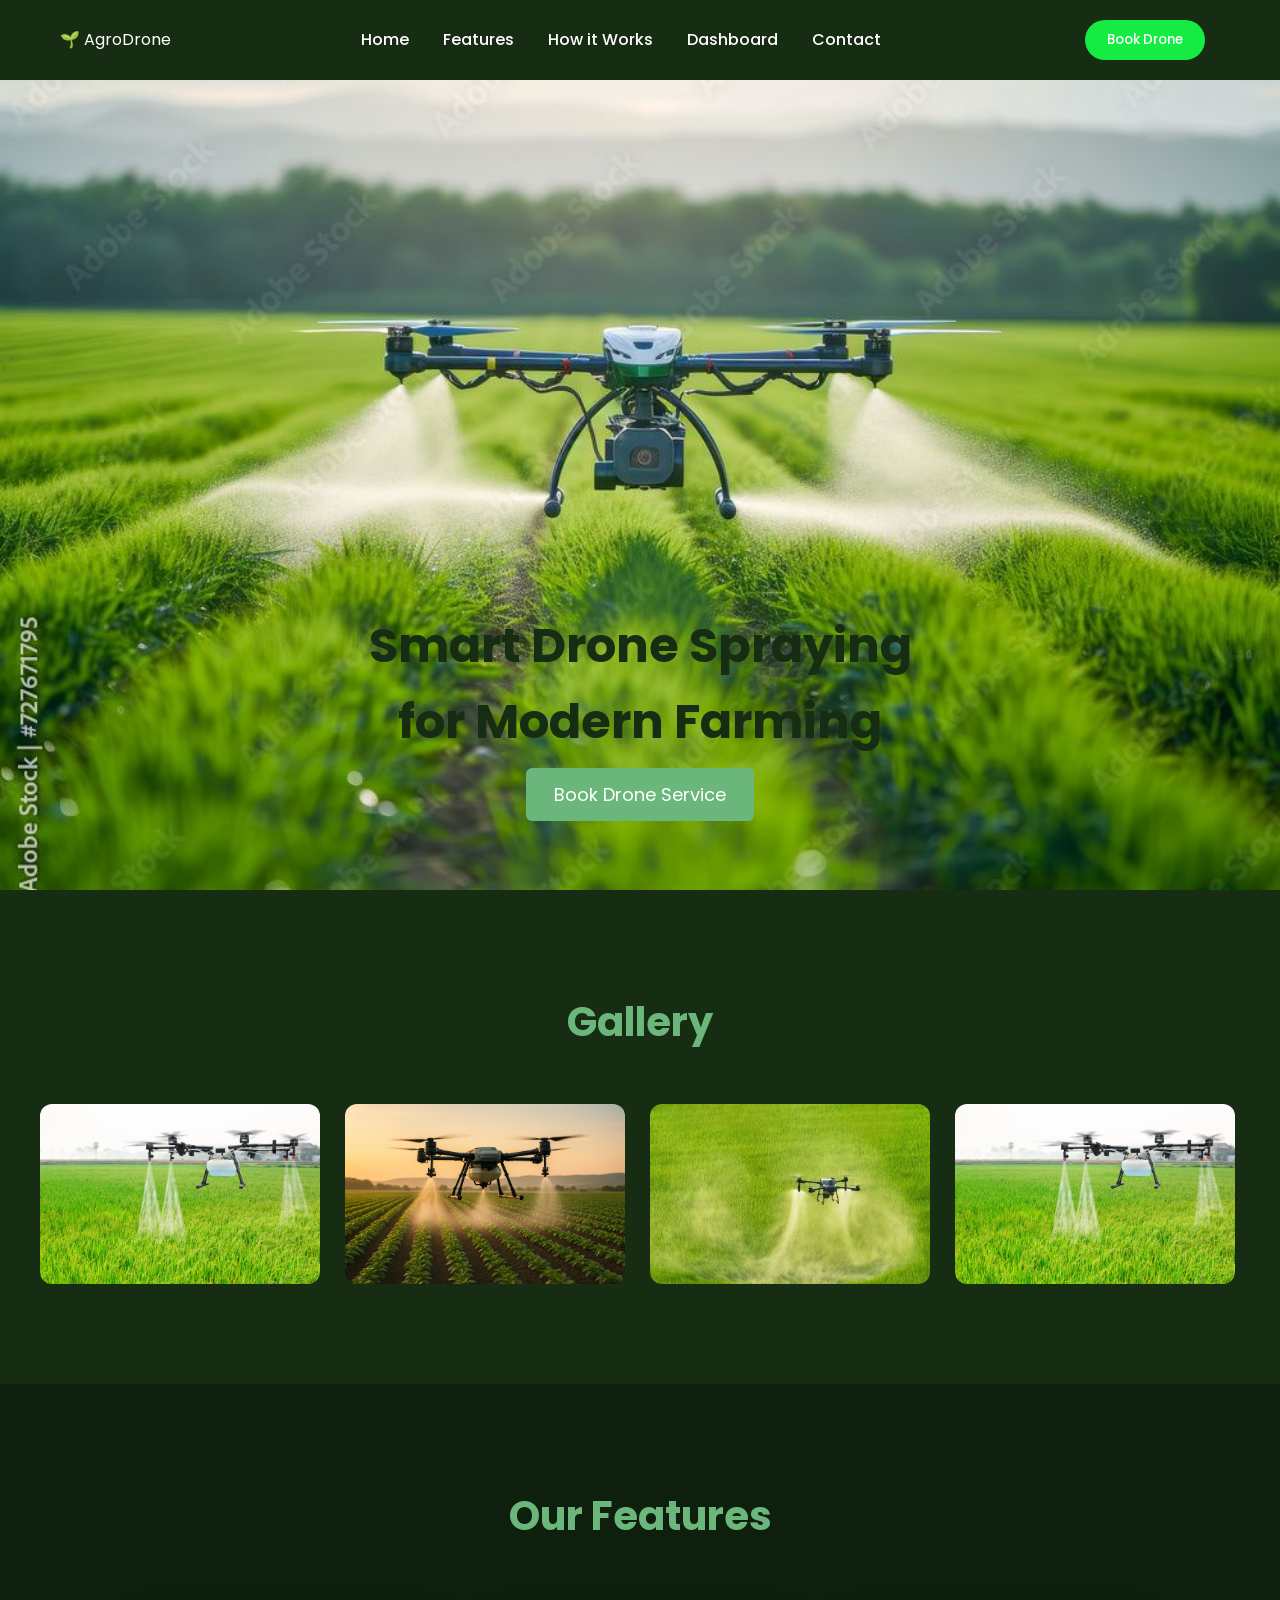
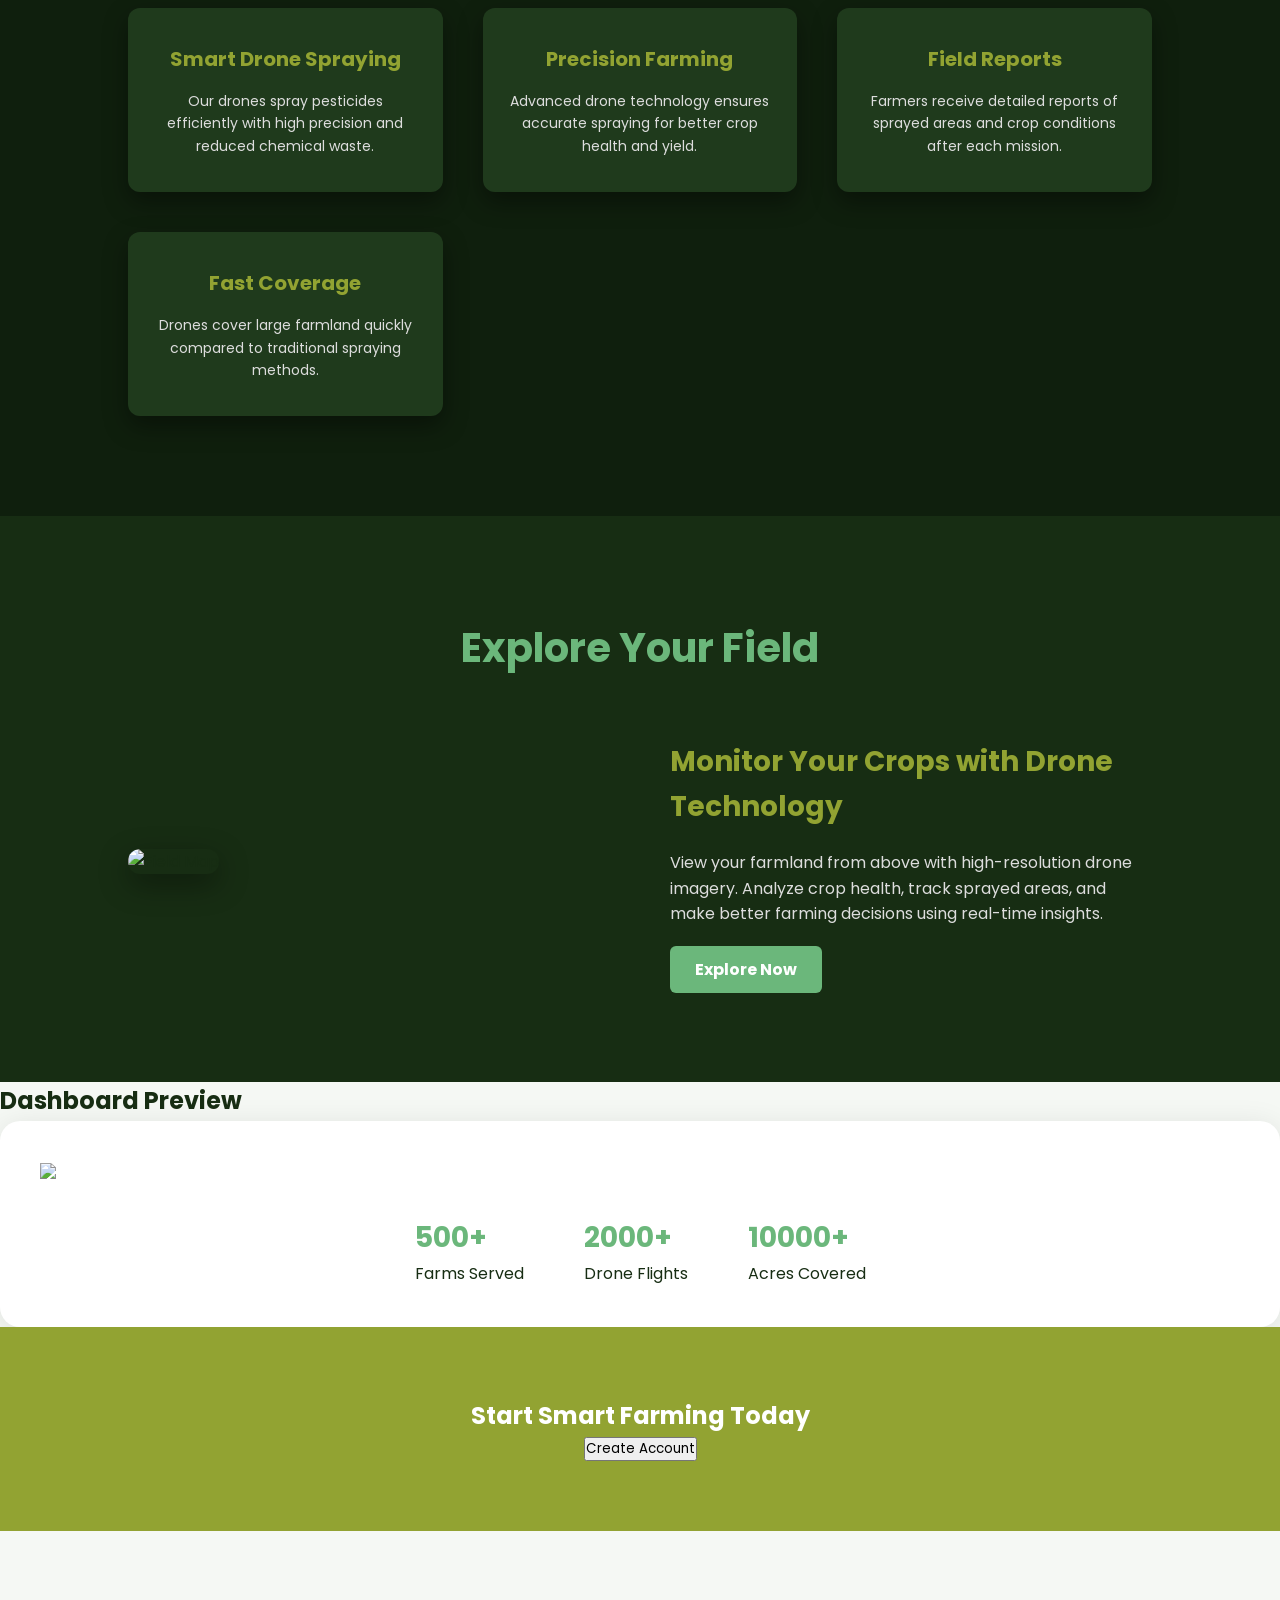
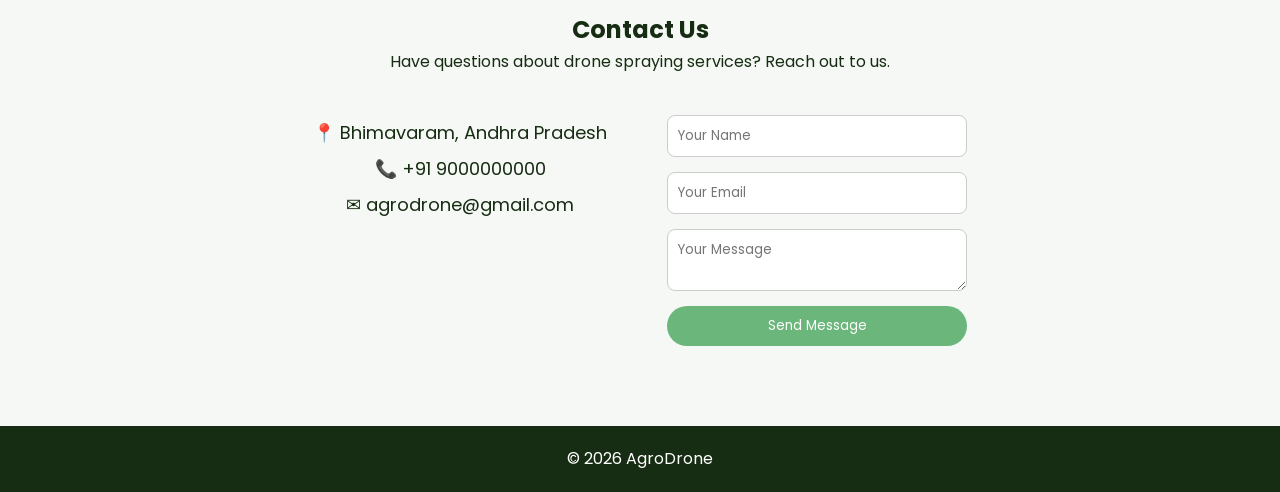
==== drone landing page/index.html @ 161e2c65 "landing page day1" ====
<!DOCTYPE html>
<html lang="en">
<head>
<meta charset="UTF-8">
<meta name="viewport" content="width=device-width, initial-scale=1.0">

<title>Smart Drone Farming</title>
<link href="https://fonts.googleapis.com/css2?family=Orbitron:wght@500;700&family=Poppins:wght@300;400;500;600&display=swap" rel="stylesheet">
<link rel="stylesheet" href="css/style.css">
<link rel="stylesheet" href="css/animations.css">

<link href="https://fonts.googleapis.com/css2?family=Poppins:wght@300;400;600&display=swap" rel="stylesheet">

<script src="https://unpkg.com/scrollreveal"></script>

</head>

<body>

<!-- NAVBAR -->

<header class="navbar">

<div class="logo">🌱 AgroDrone</div>

<nav>
<a href="#home">Home</a>
<a href="#features">Features</a>
<a href="#how">How it Works</a>
<a href="#dashboard">Dashboard</a>
<a href="#contact">Contact</a>
</nav>

<a href="signup.html">
<button class="nav-btn">Book Drone</button>
</a>

</header>

<!-- HERO SECTION -->

<section  id ="home" class="hero">

<div class="hero-content">

<h1>Smart Drone Spraying<br>for Modern Farming</h1>


<a href="signup.html" class="hero-btn">Book Drone Service</a>

</div>

</section>


<!-- HOW IT WORKS -->

<section class="how-it-works" id="how">

<h2 class="section-title">Gallery</h2>

<div class="image-slider">

<div class="image-track">

<img src="images/drone1.jpg">
<img src="images/drone3.jpg">
<img src="images/drone4.jpg">

<img src="images/drone1.jpg">
<img src="images/drone3.jpg">
<img src="images/drone4.jpg">

</div>

</div>

</section>

<!-- FEATURES -->
<section class="features" id="features">

<h2 class="features-title">Our Features</h2>

<div class="features-container">

<div class="feature-card">
<h3> Smart Drone Spraying</h3>
<p>Our drones spray pesticides efficiently with high precision and reduced chemical waste.</p>
</div>

<div class="feature-card">
<h3> Precision Farming</h3>
<p>Advanced drone technology ensures accurate spraying for better crop health and yield.</p>
</div>

<div class="feature-card">
<h3>Field Reports</h3>
<p>Farmers receive detailed reports of sprayed areas and crop conditions after each mission.</p>
</div>

<div class="feature-card">
<h3> Fast Coverage</h3>
<p>Drones cover large farmland quickly compared to traditional spraying methods.</p>
</div>

</div>

</section>



<!-- EXPLORE FIELD -->

<section class="explore-field" id="explore">

<h2 class="explore-title">Explore Your Field</h2>

<div class="explore-container">

<div class="explore-image">
<img src="images/field-map.jpg" alt="Field Map">
</div>

<div class="explore-content">

<h3>Monitor Your Crops with Drone Technology</h3>

<p>
View your farmland from above with high-resolution drone imagery.
Analyze crop health, track sprayed areas, and make better farming
decisions using real-time insights.
</p>

<a href="#" class="explore-btn">Explore Now</a>

</div>

</div>

</section>


<!-- DASHBOARD -->

<section id="dashboard">

<h2>Dashboard Preview</h2>

<div class="dashboard-box">

<img src="images/farm-field.jpg">

<div class="stats">

<div class="stat">
<h3>500+</h3>
<p>Farms Served</p>
</div>

<div class="stat">
<h3>2000+</h3>
<p>Drone Flights</p>
</div>

<div class="stat">
<h3>10000+</h3>
<p>Acres Covered</p>
</div>

</div>

</div>

</section>


<!-- CTA -->

<section class="cta">

<h2>Start Smart Farming Today</h2>

<button class="btn-primary">Create Account</button>

</section>
<section id="contact" class="contact">

<h2>Contact Us</h2>

<p>Have questions about drone spraying services? Reach out to us.</p>

<div class="contact-container">

<div class="contact-info">
<p>📍 Bhimavaram, Andhra Pradesh</p>
<p>📞 +91 9000000000</p>
<p>✉ agrodrone@gmail.com</p>
</div>

<form class="contact-form">

<input type="text" placeholder="Your Name" required>

<input type="email" placeholder="Your Email" required>

<textarea placeholder="Your Message"></textarea>

<button type="submit">Send Message</button>

</form>

</div>

</section>

<!-- FOOTER -->

<footer>

<p>© 2026 AgroDrone</p>

</footer>

<script src="js/script.js"></script>

</body>
</html>
---- drone landing page/css/style.css ----
*{
margin:0;
padding:0;
box-sizing:border-box;
font-family:Poppins, sans-serif;
}

body{
background:#f5f8f4;
color:#172d13;
line-height:1.6;
}

/* NAVBAR */

.navbar{
display:flex;
justify-content:space-between;
align-items:center;
padding:20px 60px;
background:#172d13;
color:white;
}

.navbar a{
color:white;
text-decoration:none;
margin:0 15px;
font-weight:500;
}

.navbar a:hover{
color:#6bb77b;
}

.nav-btn{
background-color:hsl(133, 84%, 50%);
color:white;
border:none;
padding:10px 22px;
border-radius:25px;
cursor:pointer;
font-weight:500;
transition:0.3s;
}

/* hover effect */

.nav-btn:hover{
background-color:#92a332;
transform:scale(1.05);
}

/* HERO SECTION */

.hero{
height:90vh;

background:

url("../images/hero.jpg");

background-size:cover;
background-position:center;
background-repeat:no-repeat;

display:flex;
align-items:flex-end;
justify-content:center;
padding-bottom:80px; 
text-align:center;
animation: heroZoom 20s ease-in-out infinite alternate;
}
.hero-content{
max-width:700px;
animation:fadeUp 1.5s ease;
}

.hero h1{
font-size:48px;
margin-bottom:20px;
}



.hero-btn{
background:#6bb77b;
color:white;
padding:14px 28px;
text-decoration:none;
border-radius:6px;
font-size:18px;
transition:0.3s;
}

.hero-btn:hover{
background:#92a332;
transform:scale(1.05);
}



/* HOW IT WORKS */


.how-it-works{
background:#172d13;
padding:100px 0;
text-align:center;
}

.section-title{
font-size:40px;
color:#6bb77b;
margin-bottom:50px;
}

.image-slider{
max-width:1200px;
margin:0 auto;
overflow:hidden;
position:relative;
}

.image-track{
display:flex;
gap:25px;
width:max-content;
animation:scrollImages 60s linear infinite;
}

.image-track img{
width:280px;
height:180px;
object-fit:cover;
border-radius:12px;
transition:0.4s;
}



.image-track img:hover{
transform:scale(1.05);
}

/* FEATURES */
.features{
background:#0f1f0d;
padding:100px 10%;
text-align:center;
}

.features-title{
font-size:40px;
color:#6bb77b;
margin-bottom:60px;
}

/* Cards Container */

.features-container{
display:grid;
grid-template-columns:repeat(auto-fit,minmax(250px,1fr));
gap:40px;
}

/* Feature Card */

.feature-card{
background:#1f3a1c;
padding:35px 25px;
border-radius:12px;
transition:0.4s;
box-shadow:0 10px 25px rgba(0,0,0,0.4);
}

/* Hover Animation */

.feature-card:hover{
transform:translateY(-10px);
background:#244a22;
}

/* Text */

.feature-card h3{
color:#92a332;
margin-bottom:15px;
font-size:20px;
}

.feature-card p{
color:#ddd;
line-height:1.6;
font-size:14px;
}



/* EXPLORE */

/* ============================= */
/* EXPLORE FIELD SECTION */
/* ============================= */

.explore-field{
background:#172d13;
padding:100px 10%;
}

.explore-title{
text-align:center;
font-size:40px;
color:#6bb77b;
margin-bottom:60px;
}

/* Layout */

.explore-container{
display:flex;
align-items:center;
gap:60px;
flex-wrap:wrap;
}

/* Image */

.explore-image{
flex:1;
}

.explore-image img{
width:100%;
border-radius:12px;
box-shadow:0 10px 30px rgba(0,0,0,0.4);
}

/* Content */

.explore-content{
flex:1;
color:white;
}

.explore-content h3{
font-size:28px;
margin-bottom:20px;
color:#92a332;
}

.explore-content p{
line-height:1.6;
margin-bottom:30px;
color:#ddd;
}

/* Button */

.explore-btn{
background:#6bb77b;
padding:12px 25px;
border-radius:6px;
text-decoration:none;
color:white;
font-weight:bold;
transition:0.3s;
}

.explore-btn:hover{
background:#92a332;
}


/* DASHBOARD */

.dashboard{
padding:80px 10%;
background:#f0f6ed;
text-align:center;
}

.dashboard-box{
background:white;
padding:40px;
border-radius:20px;
box-shadow:0 5px 30px rgba(0,0,0,0.1);
}

.stats{
display:flex;
justify-content:center;
gap:60px;
margin-top:30px;
}

.stat h3{
color:#6bb77b;
font-size:28px;
}
/* contact  */
.contact{

padding:80px 10%;
text-align:center;
background:#f5f8f4;

}

.contact-container{

display:flex;
justify-content:center;
gap:60px;
margin-top:40px;
flex-wrap:wrap;

}

.contact-info{

font-size:18px;
line-height:2;

}

.contact-form{

display:flex;
flex-direction:column;
width:300px;

}

.contact-form input,
.contact-form textarea{

margin-bottom:15px;
padding:10px;
border-radius:8px;
border:1px solid #ccc;

}

.contact-form button{

background:#6bb77b;
color:white;
border:none;
padding:10px;
border-radius:20px;
cursor:pointer;

}

/* CTA */

.cta{
padding:70px;
text-align:center;
background:#92a332;
color:white;
}


/* FOOTER */

footer{
background:#172d13;
color:white;
text-align:center;
padding:20px;
}
---- drone landing page/css/animations.css ----
.card,
.feature,
.dashboard-box{
animation:fadeUp 1s ease;
}
@keyframes heroZoom{

0%{
background-size:110%;
}

100%{
background-size:125%;
}

}

@keyframes scrollImages{

0%{
transform:translateX(0);
}

100%{
transform:translateX(-50%);
}

}

@keyframes fadeUp{

0%{
opacity:0;
transform:translateY(40px);
}

100%{
opacity:1;
transform:translateY(0);
}

}
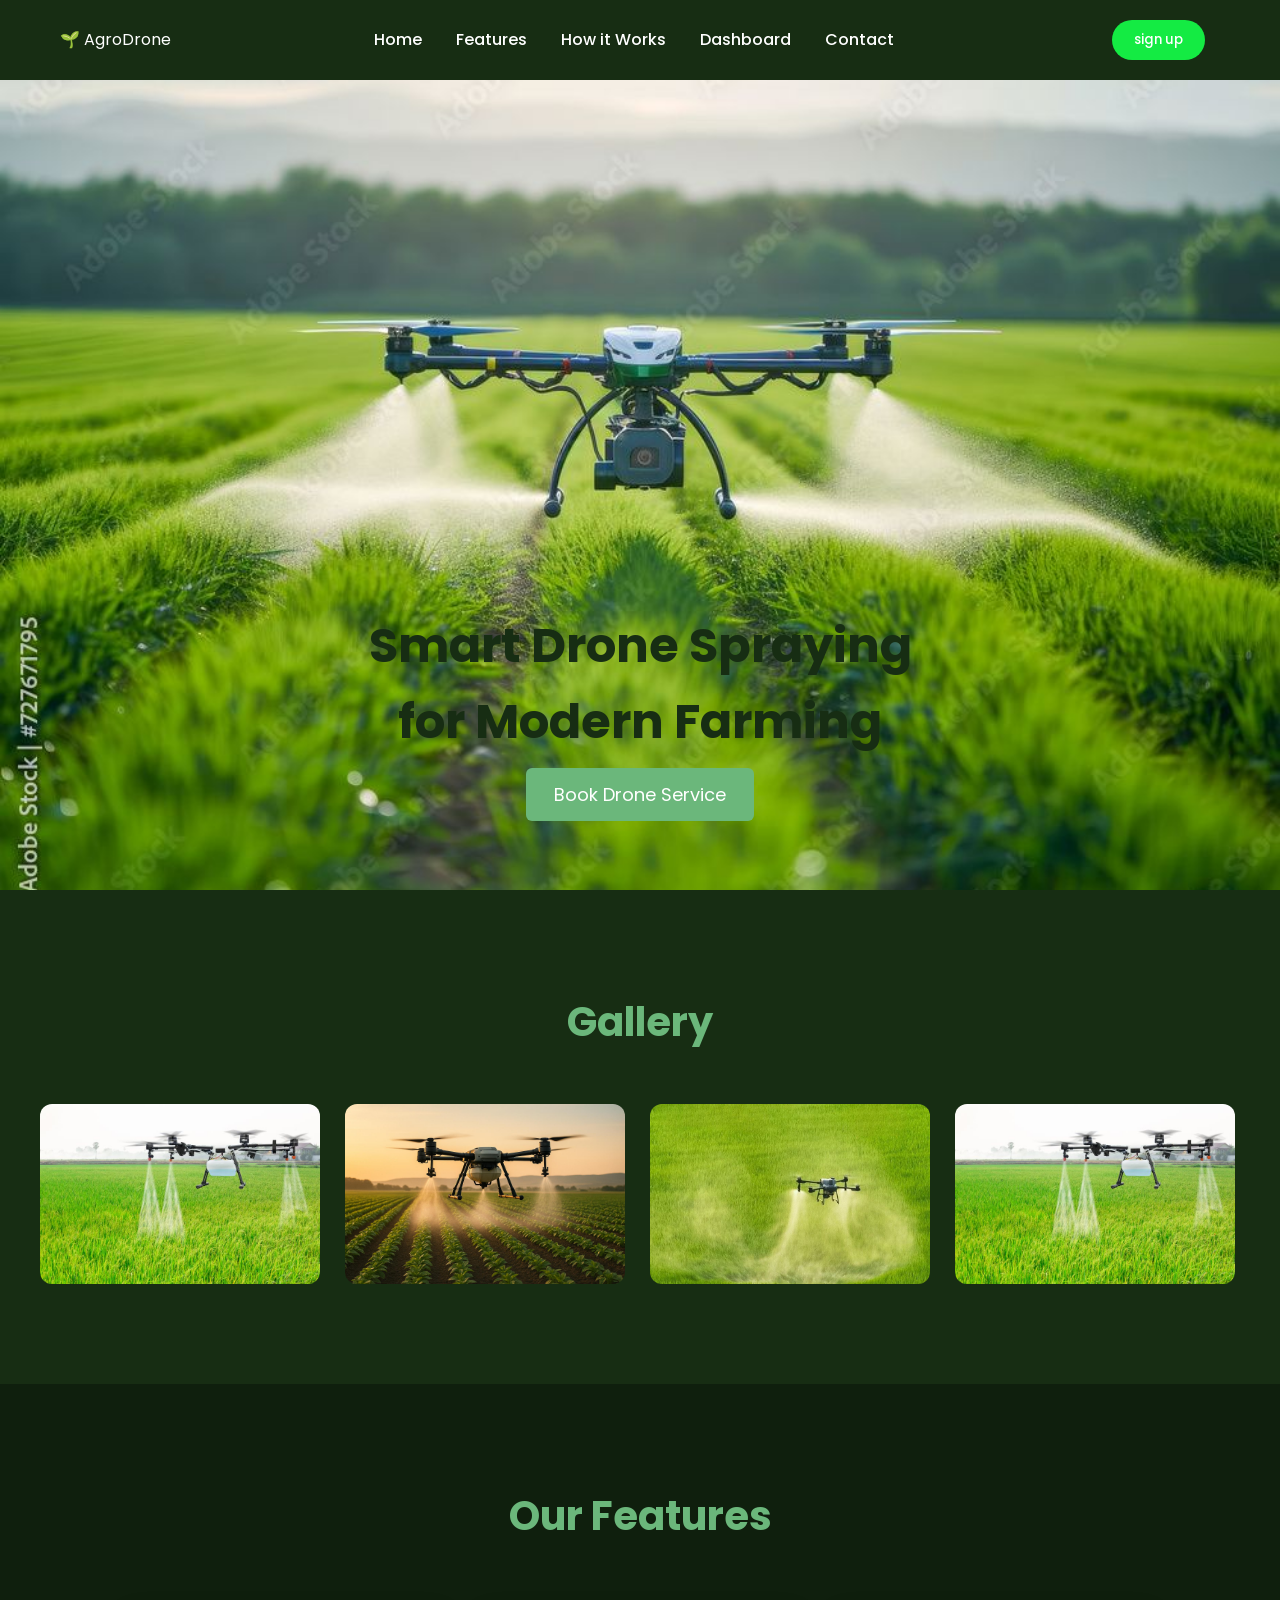
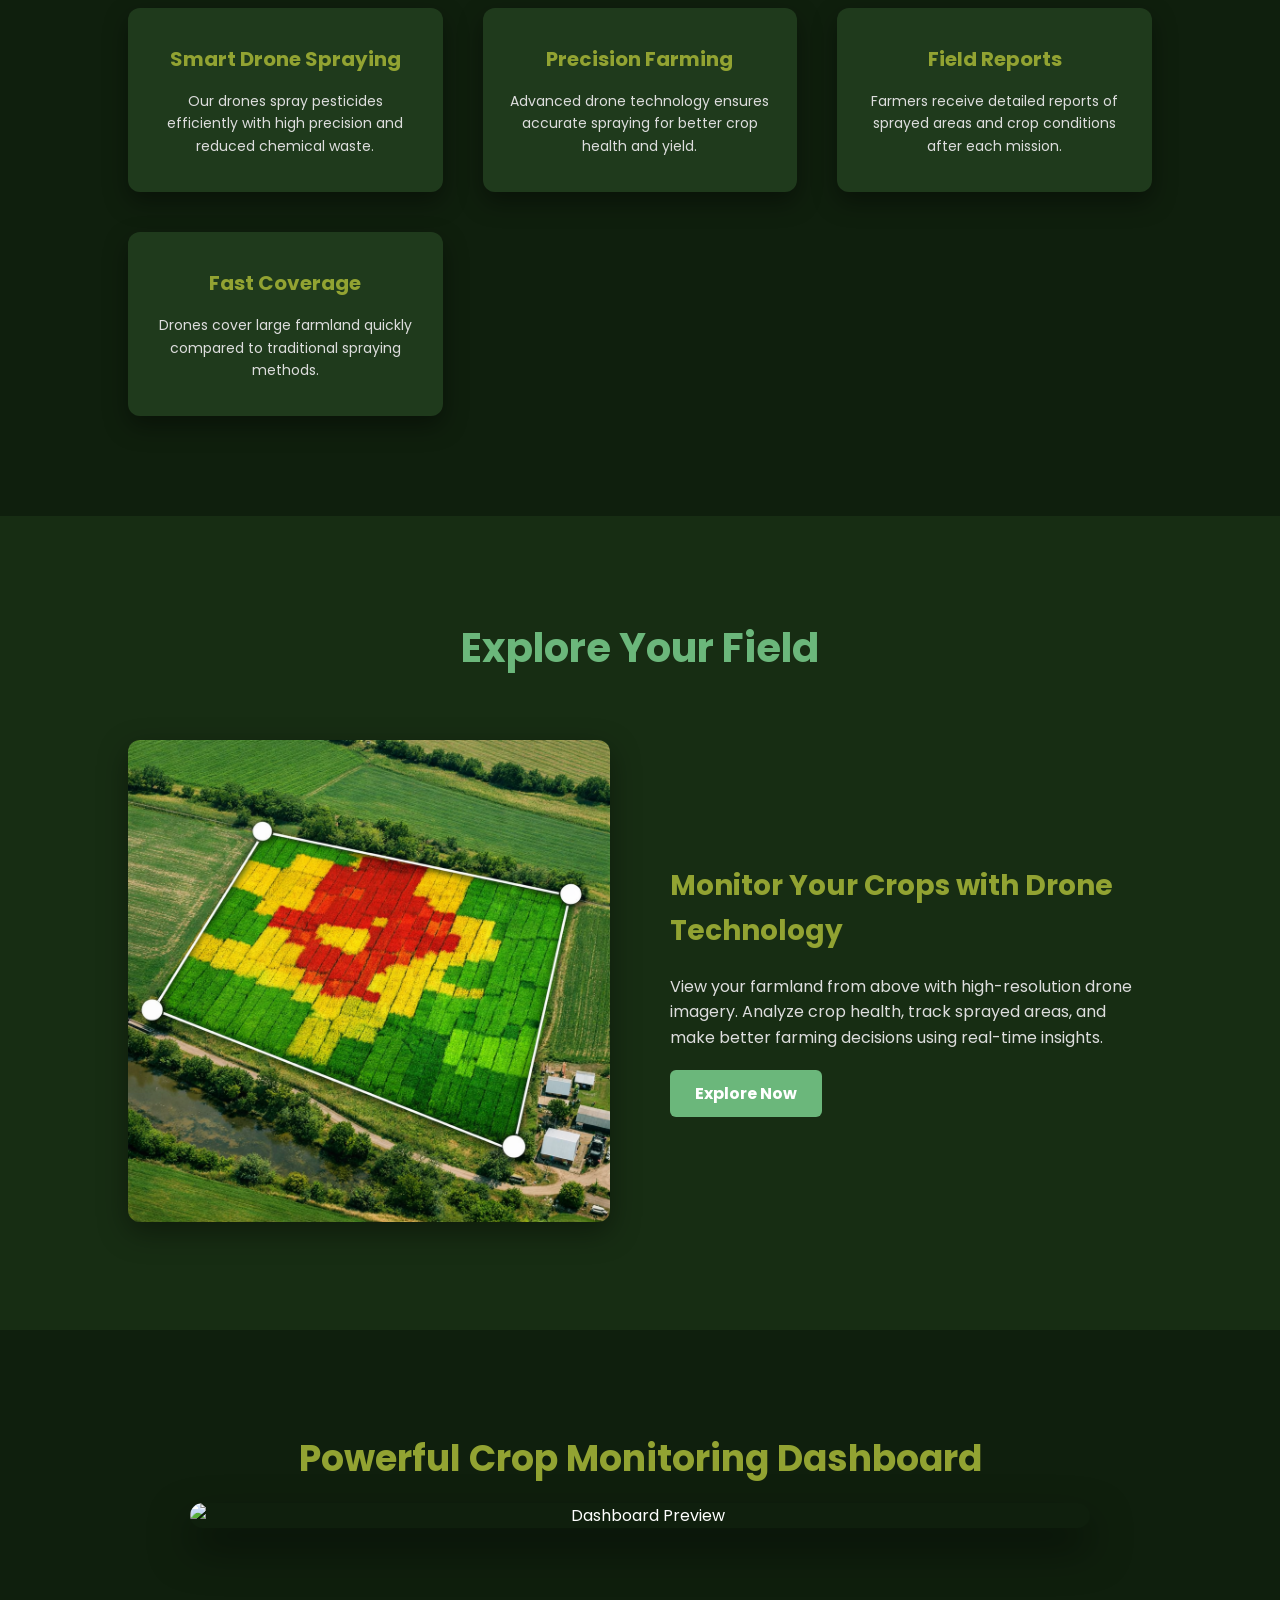
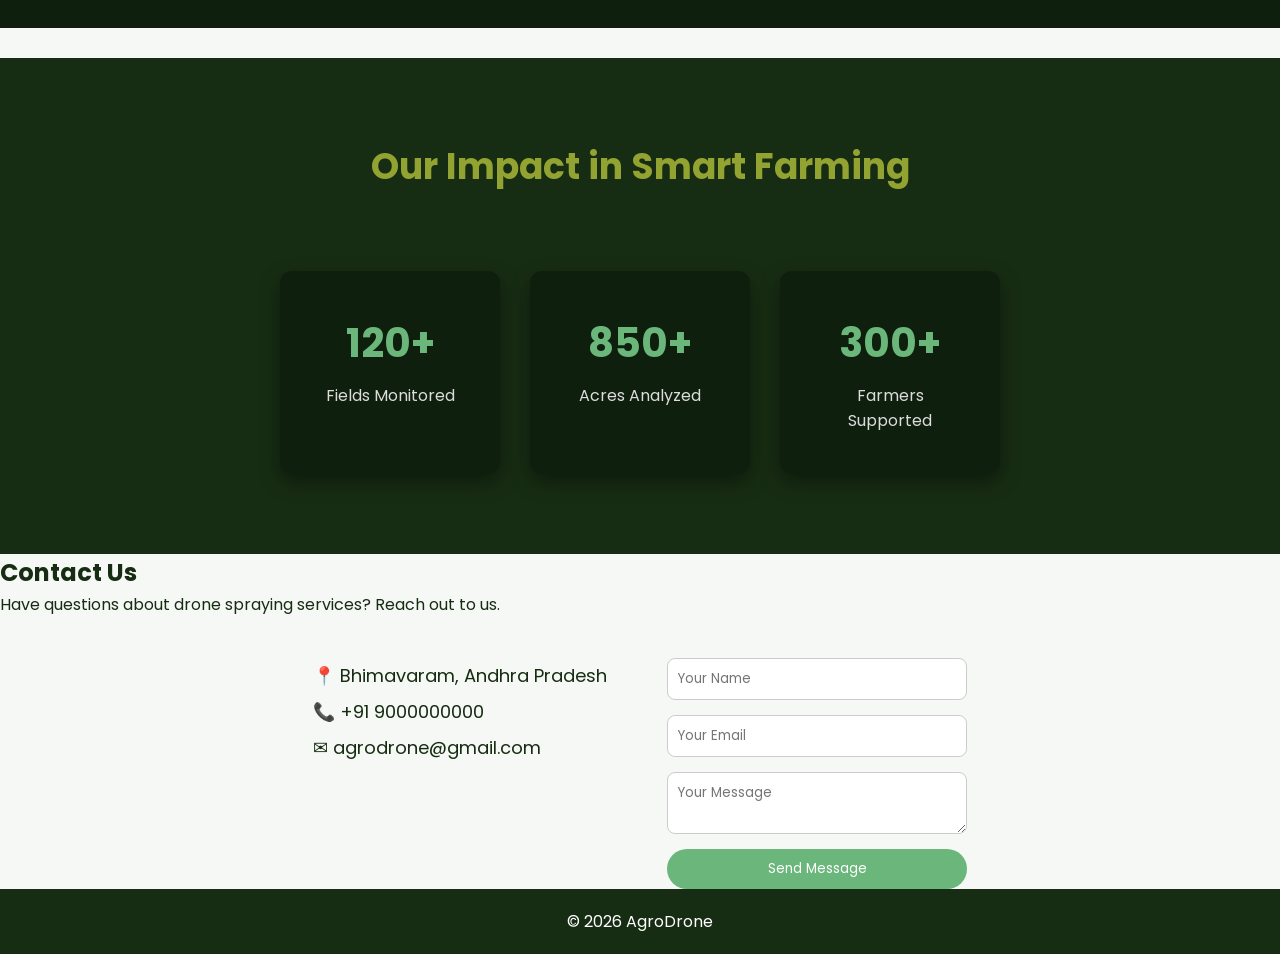
==== commit 1379aca9: "landing page" ====
--- a/drone landing page/index.html
+++ b/drone landing page/index.html
@@ -32,7 +32,7 @@
 </nav>
 
 <a href="signup.html">
-<button class="nav-btn">Book Drone</button>
+<button class="nav-btn">sign up</button>
 </a>
 
 </header>
@@ -119,7 +119,7 @@
 <div class="explore-container">
 
 <div class="explore-image">
-<img src="images/field-map.jpg" alt="Field Map">
+<img src="images/field-map.png" class="field-map" alt="Crop Health Map">
 </div>
 
 <div class="explore-content">
@@ -131,8 +131,7 @@
 Analyze crop health, track sprayed areas, and make better farming
 decisions using real-time insights.
 </p>
-
-<a href="#" class="explore-btn">Explore Now</a>
+<a href="demo-field-map.html" class="explore-btn">Explore Now</a>
 
 </div>
 
@@ -143,47 +142,44 @@
 
 <!-- DASHBOARD -->
 
-<section id="dashboard">
-
-<h2>Dashboard Preview</h2>
-
-<div class="dashboard-box">
-
-<img src="images/farm-field.jpg">
-
-<div class="stats">
-
-<div class="stat">
-<h3>500+</h3>
-<p>Farms Served</p>
-</div>
-
-<div class="stat">
-<h3>2000+</h3>
-<p>Drone Flights</p>
-</div>
-
-<div class="stat">
-<h3>10000+</h3>
-<p>Acres Covered</p>
-</div>
-
-</div>
-
-</div>
-
-</section>
-
+<section class="dashboard-preview">
+
+<h2>Powerful Crop Monitoring Dashboard</h2>
+
+<div class="dashboard-image">
+<img src="images/dashboard.png" alt="Dashboard Preview">
+</div>
+
+</section>
+<section class="stats">
+
+<h2>Our Impact in Smart Farming</h2>
+
+<div class="stats-container">
+
+<div class="stat-box">
+<h3>120+</h3>
+<p>Fields Monitored</p>
+</div>
+
+<div class="stat-box">
+<h3>850+</h3>
+<p>Acres Analyzed</p>
+</div>
+
+<div class="stat-box">
+<h3>300+</h3>
+<p>Farmers Supported</p>
+</div>
+
+
+</div>
+
+</section>
 
 <!-- CTA -->
 
-<section class="cta">
-
-<h2>Start Smart Farming Today</h2>
-
-<button class="btn-primary">Create Account</button>
-
-</section>
+
 <section id="contact" class="contact">
 
 <h2>Contact Us</h2>
@@ -209,9 +205,7 @@
 <button type="submit">Send Message</button>
 
 </form>
-
-</div>
-
+</div>
 </section>
 
 <!-- FOOTER -->
--- a/drone landing page/css/style.css
+++ b/drone landing page/css/style.css
@@ -199,9 +199,6 @@
 
 /* EXPLORE */
 
-/* ============================= */
-/* EXPLORE FIELD SECTION */
-/* ============================= */
 
 .explore-field{
 background:#172d13;
@@ -214,8 +211,6 @@
 color:#6bb77b;
 margin-bottom:60px;
 }
-
-/* Layout */
 
 .explore-container{
 display:flex;
@@ -223,8 +218,6 @@
 gap:60px;
 flex-wrap:wrap;
 }
-
-/* Image */
 
 .explore-image{
 flex:1;
@@ -236,8 +229,6 @@
 box-shadow:0 10px 30px rgba(0,0,0,0.4);
 }
 
-/* Content */
-
 .explore-content{
 flex:1;
 color:white;
@@ -254,8 +245,6 @@
 margin-bottom:30px;
 color:#ddd;
 }
-
-/* Button */
 
 .explore-btn{
 background:#6bb77b;
@@ -270,8 +259,65 @@
 .explore-btn:hover{
 background:#92a332;
 }
-
-
+.field-map{
+  width:100%;
+  max-width:600px;
+  animation: zoomMap 8s ease-in-out infinite alternate;
+}
+
+
+/* Demo Field Page */
+
+.demo-field{
+padding:80px 10%;
+background:#172d13;
+color:white;
+text-align:center;
+}
+
+.demo-note{
+color:#f5c542;
+margin-bottom:40px;
+}
+
+.field-container{
+display:flex;
+align-items:center;
+justify-content:center;
+gap:60px;
+flex-wrap:wrap;
+}
+
+.field-map img{
+width:500px;
+border-radius:12px;
+box-shadow:0 10px 30px rgba(0,0,0,0.4);
+}
+
+.field-info{
+max-width:400px;
+text-align:left;
+}
+
+.field-info h3{
+color:#6bb77b;
+margin-top:20px;
+}
+
+.signup-btn{
+display:inline-block;
+margin-top:20px;
+padding:12px 25px;
+background:#6bb77b;
+color:white;
+text-decoration:none;
+border-radius:6px;
+transition:0.3s;
+}
+
+.signup-btn:hover{
+background:#92a332;
+}
 /* DASHBOARD */
 
 .dashboard{
@@ -298,14 +344,170 @@
 color:#6bb77b;
 font-size:28px;
 }
+
+
+/* Dashboard Preview Section */
+
+.dashboard-preview{
+padding:100px 10%;
+background:#0f1f0d;
+text-align:center;
+color:white;
+}
+
+.dashboard-preview h2{
+font-size:36px;
+margin-bottom:15px;
+color:#92a332;
+}
+
+.dashboard-preview p{
+max-width:700px;
+margin:auto;
+margin-bottom:50px;
+color:#dcdcdc;
+line-height:1.6;
+}
+
+.dashboard-image{
+display:flex;
+justify-content:center;
+}
+
+.dashboard-image img{
+width:900px;
+max-width:100%;
+border-radius:15px;
+box-shadow:0 20px 40px rgba(0,0,0,0.5);
+transition:transform 0.4s ease;
+}
+
+.dashboard-image img{
+animation: float 4s ease-in-out infinite;
+}
+
+@keyframes float{
+0%{ transform: translateY(0px); }
+50%{ transform: translateY(-10px); }
+100%{ transform: translateY(0px); }
+}
+
+/* Hover animation */
+
+.dashboard-image img:hover{
+transform:scale(1.05);
+}
+/* Statistics Section */
+
+.stats{
+padding:80px 10%;
+background:#172d13;
+text-align:center;
+color:white;
+}
+
+.stats h2{
+font-size:36px;
+margin-bottom:50px;
+color:#92a332;
+}
+
+/* Horizontal layout */
+
+/* Statistics Section */
+
+.stats{
+padding:80px 10%;
+background:#172d13;
+text-align:center;
+color:white;
+}
+
+/* Keep heading on top */
+
+.stats h2{
+font-size:36px;
+margin-bottom:50px;
+color:#92a332;
+display:block;
+width:100%;
+}
+
+/* Horizontal stats row */
+
+/* Statistics Section */
+
+.stats{
+padding:80px 10%;
+background:#172d13;
+color:white;
+text-align:center;
+
+/* force vertical layout */
+display:flex;
+flex-direction:column;
+align-items:center;
+}
+
+.stats h2{
+font-size:36px;
+margin-bottom:50px;
+color:#92a332;
+}
+
+/* horizontal stats row */
+
+.stats{
+padding:80px 10%;
+background:#172d13;
+color:white;
+text-align:center;
+display:flex;
+flex-direction:column;
+align-items:center;
+}
+
+.stats h2{
+font-size:36px;
+margin:0;           /* remove default margin */
+color:#92a332;
+}
+
+.stats-container{
+display:flex;
+justify-content:center;
+gap:30px;
+width:100%;
+margin-top:15px;    /* small controlled gap */
+}
+
+.stat-box{
+background:#0f1f0d;
+padding:40px;
+border-radius:12px;
+transition:0.3s;
+box-shadow:0 8px 20px rgba(0,0,0,0.4);
+width:220px;
+text-align:center;
+}
+
+.stat-box:hover{
+transform:translateY(-10px);
+}
+
+.stat-box h3{
+font-size:40px;
+color:#6bb77b;
+margin-bottom:8px;
+}
+
+.stat-box p{
+font-size:16px;
+color:#dcdcdc;
+margin:0;
+}
 /* contact  */
-.contact{
-
-padding:80px 10%;
-text-align:center;
-background:#f5f8f4;
-
-}
+
 
 .contact-container{
 
--- a/drone landing page/css/animations.css
+++ b/drone landing page/css/animations.css
@@ -26,7 +26,14 @@
 }
 
 }
-
+@keyframes zoomMap{
+  from{
+    transform: scale(1);
+  }
+  to{
+    transform: scale(1.1);
+  }
+}
 @keyframes fadeUp{
 
 0%{
